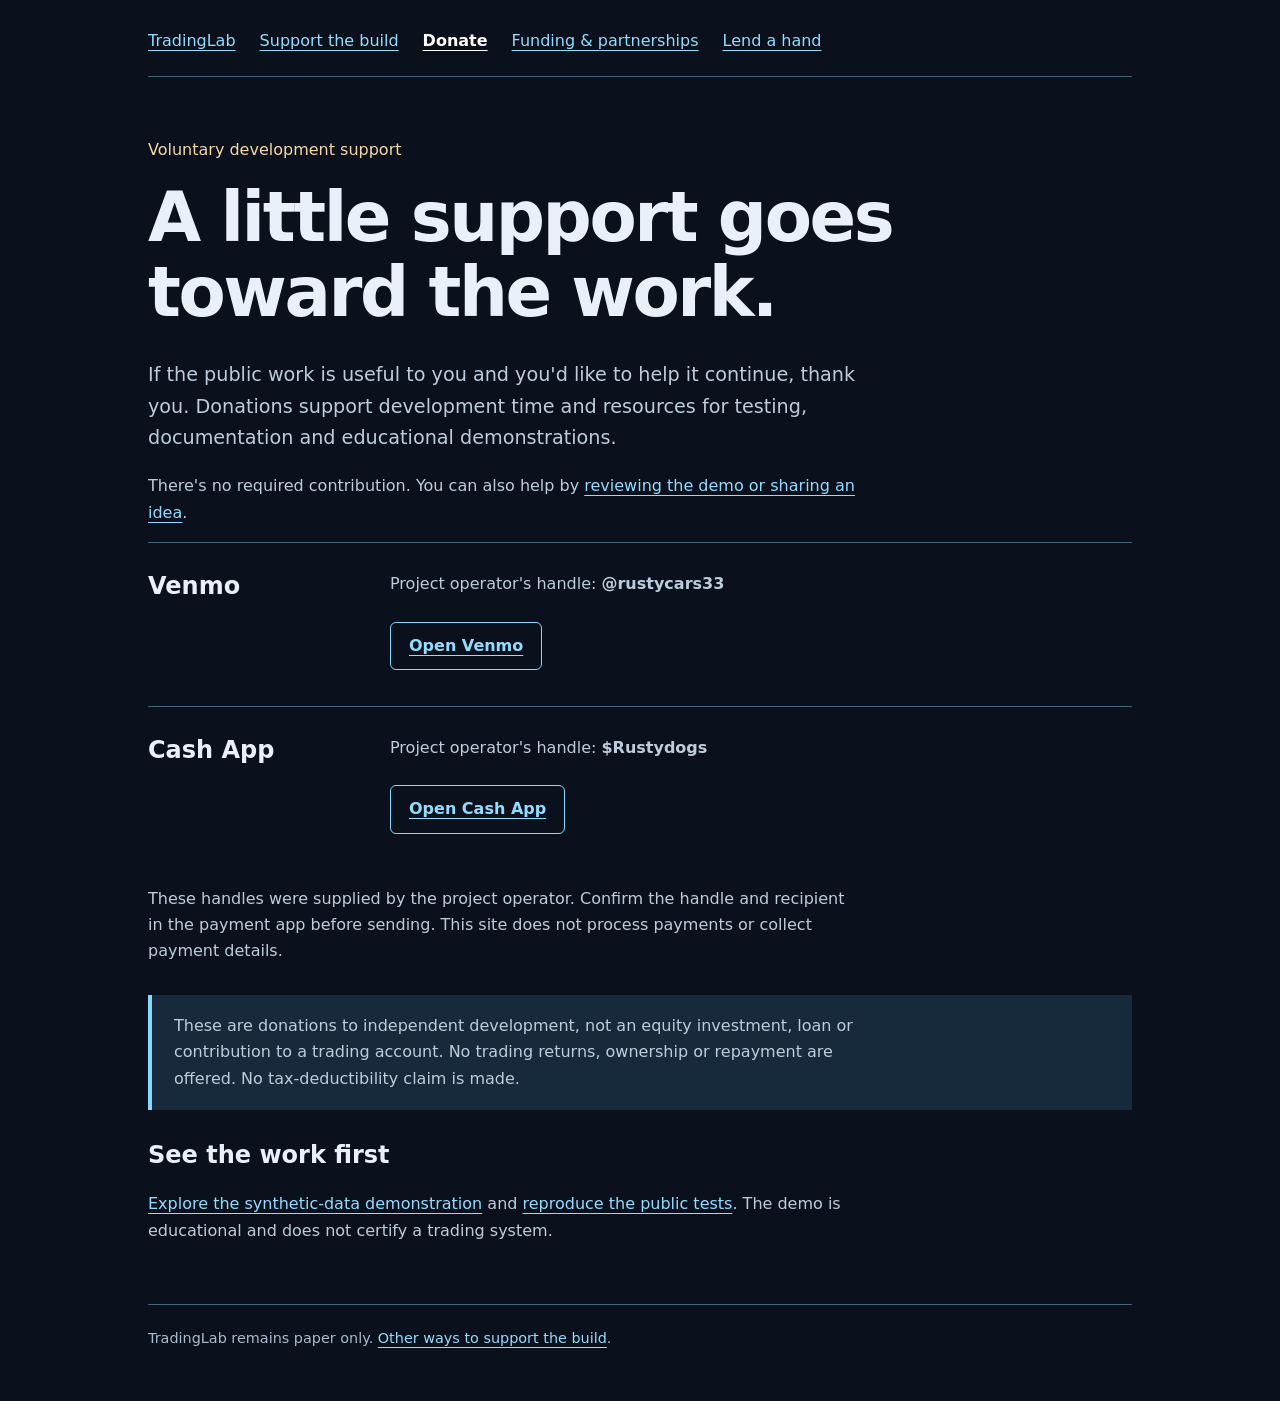
==== donations.html @ 19dc28d1 "Add voluntary support, funding and contributor pages" ====
<!doctype html><html lang="en"><head><meta charset="utf-8"><meta name="viewport" content="width=device-width,initial-scale=1"><meta name="description" content="Voluntary development support for TradingLab, with Venmo and Cash App options supplied by the project operator."><title>Donate to TradingLab development</title><link rel="stylesheet" href="support.css"></head><body>
<nav aria-label="Main"><a href="index.html">TradingLab</a><a href="support.html">Support the build</a><a href="donations.html" aria-current="page">Donate</a><a href="funding.html">Funding &amp; partnerships</a><a href="help.html">Lend a hand</a></nav>
<main><p class="mode">Voluntary development support</p><h1>A little support goes toward the work.</h1><p class="intro">If the public work is useful to you and you'd like to help it continue, thank you. Donations support development time and resources for testing, documentation and educational demonstrations.</p><p>There's no required contribution. You can also help by <a href="help.html">reviewing the demo or sharing an idea</a>.</p>
<section class="choice"><h2>Venmo</h2><div><p>Project operator's handle: <strong>@rustycars33</strong></p><a class="action" href="https://venmo.com/u/rustycars33" rel="noreferrer">Open Venmo</a></div></section>
<section class="choice"><h2>Cash App</h2><div><p>Project operator's handle: <strong>$Rustydogs</strong></p><a class="action" href="https://cash.app/$Rustydogs" rel="noreferrer">Open Cash App</a></div></section>
<p>These handles were supplied by the project operator. Confirm the handle and recipient in the payment app before sending. This site does not process payments or collect payment details.</p>
<div class="note"><p>These are donations to independent development, not an equity investment, loan or contribution to a trading account. No trading returns, ownership or repayment are offered. No tax-deductibility claim is made.</p></div>
<h2>See the work first</h2><p><a href="index.html#public-demo">Explore the synthetic-data demonstration</a> and <a href="https://github.com/CarlsonsBuild/TradingLab-Public">reproduce the public tests</a>. The demo is educational and does not certify a trading system.</p></main><footer>TradingLab remains paper only. <a href="support.html">Other ways to support the build</a>.</footer></body></html>
---- support.css ----
:root{font-family:"Segoe UI",system-ui,sans-serif;color:#eaf0fa;background:#0b111c;line-height:1.65}*{box-sizing:border-box}body{max-width:1040px;margin:auto;padding:28px}a{color:#93dcff;text-underline-offset:4px}a:focus-visible{outline:3px solid #fff;outline-offset:5px}nav{display:flex;flex-wrap:wrap;gap:12px 24px;border-bottom:1px solid #44647d;padding-bottom:22px}nav [aria-current=page]{color:white;font-weight:700}main{padding:44px 0}h1{font-size:clamp(2.4rem,7vw,4.3rem);line-height:1.1;max-width:17ch;font-weight:650;letter-spacing:-.035em;margin:14px 0 28px}h2{font-size:1.5rem;line-height:1.3}p,li{max-width:70ch;color:#bdccdc}.intro{font-size:1.2rem;max-width:60ch}.mode{color:#f5d8a5}.choice{display:grid;grid-template-columns:210px 1fr;gap:32px;padding:28px 0;border-top:1px solid #44647d}.choice h2{margin:0}.choice p{margin:0 0 16px}.action{display:inline-block;padding:10px 18px;border:1px solid #85d8ff;border-radius:6px;margin:8px 14px 8px 0;font-weight:600}.note{padding:18px 22px;background:#172a3c;border-left:4px solid #85d8ff;margin:30px 0}.note p{margin:0}footer{border-top:1px solid #44647d;padding:22px 0;font-size:.9rem;color:#a9bbce}ul{padding-left:22px}@media(max-width:620px){body{padding:20px}.choice{grid-template-columns:1fr;gap:12px}main{padding-top:28px}.action{display:block;width:fit-content}}
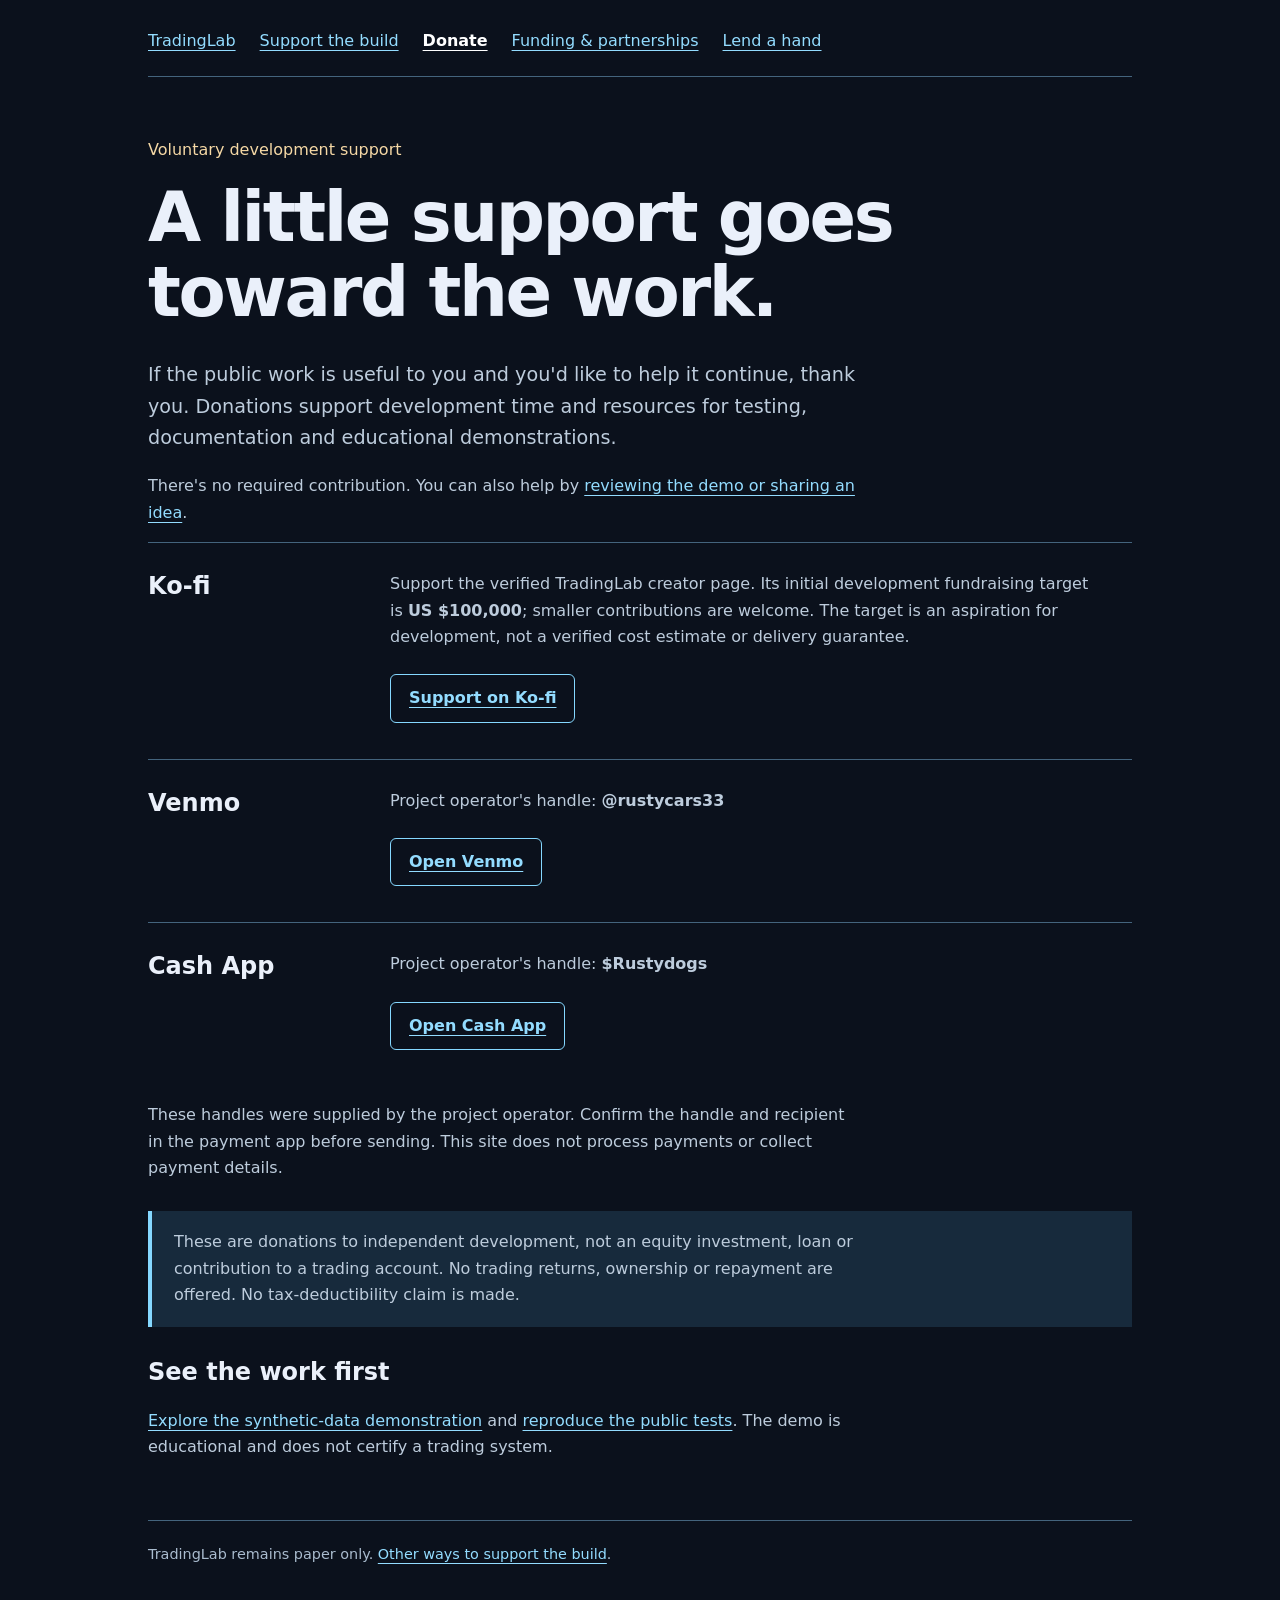
==== commit 903b9f08: "Add verified Ko-fi development support link Added sections for Ko-fi, Venmo, and Cash App donations " ====
--- a/donations.html
+++ b/donations.html
@@ -1,6 +1,7 @@
 <!doctype html><html lang="en"><head><meta charset="utf-8"><meta name="viewport" content="width=device-width,initial-scale=1"><meta name="description" content="Voluntary development support for TradingLab, with Venmo and Cash App options supplied by the project operator."><title>Donate to TradingLab development</title><link rel="stylesheet" href="support.css"></head><body>
 <nav aria-label="Main"><a href="index.html">TradingLab</a><a href="support.html">Support the build</a><a href="donations.html" aria-current="page">Donate</a><a href="funding.html">Funding &amp; partnerships</a><a href="help.html">Lend a hand</a></nav>
 <main><p class="mode">Voluntary development support</p><h1>A little support goes toward the work.</h1><p class="intro">If the public work is useful to you and you'd like to help it continue, thank you. Donations support development time and resources for testing, documentation and educational demonstrations.</p><p>There's no required contribution. You can also help by <a href="help.html">reviewing the demo or sharing an idea</a>.</p>
+<section class="choice"><h2>Ko-fi</h2><div><p>Support the verified TradingLab creator page. Its initial development fundraising target is <strong>US $100,000</strong>; smaller contributions are welcome. The target is an aspiration for development, not a verified cost estimate or delivery guarantee.</p><a class="action" href="https://ko-fi.com/tradinglab" rel="noreferrer">Support on Ko-fi</a></div></section>
 <section class="choice"><h2>Venmo</h2><div><p>Project operator's handle: <strong>@rustycars33</strong></p><a class="action" href="https://venmo.com/u/rustycars33" rel="noreferrer">Open Venmo</a></div></section>
 <section class="choice"><h2>Cash App</h2><div><p>Project operator's handle: <strong>$Rustydogs</strong></p><a class="action" href="https://cash.app/$Rustydogs" rel="noreferrer">Open Cash App</a></div></section>
 <p>These handles were supplied by the project operator. Confirm the handle and recipient in the payment app before sending. This site does not process payments or collect payment details.</p>
